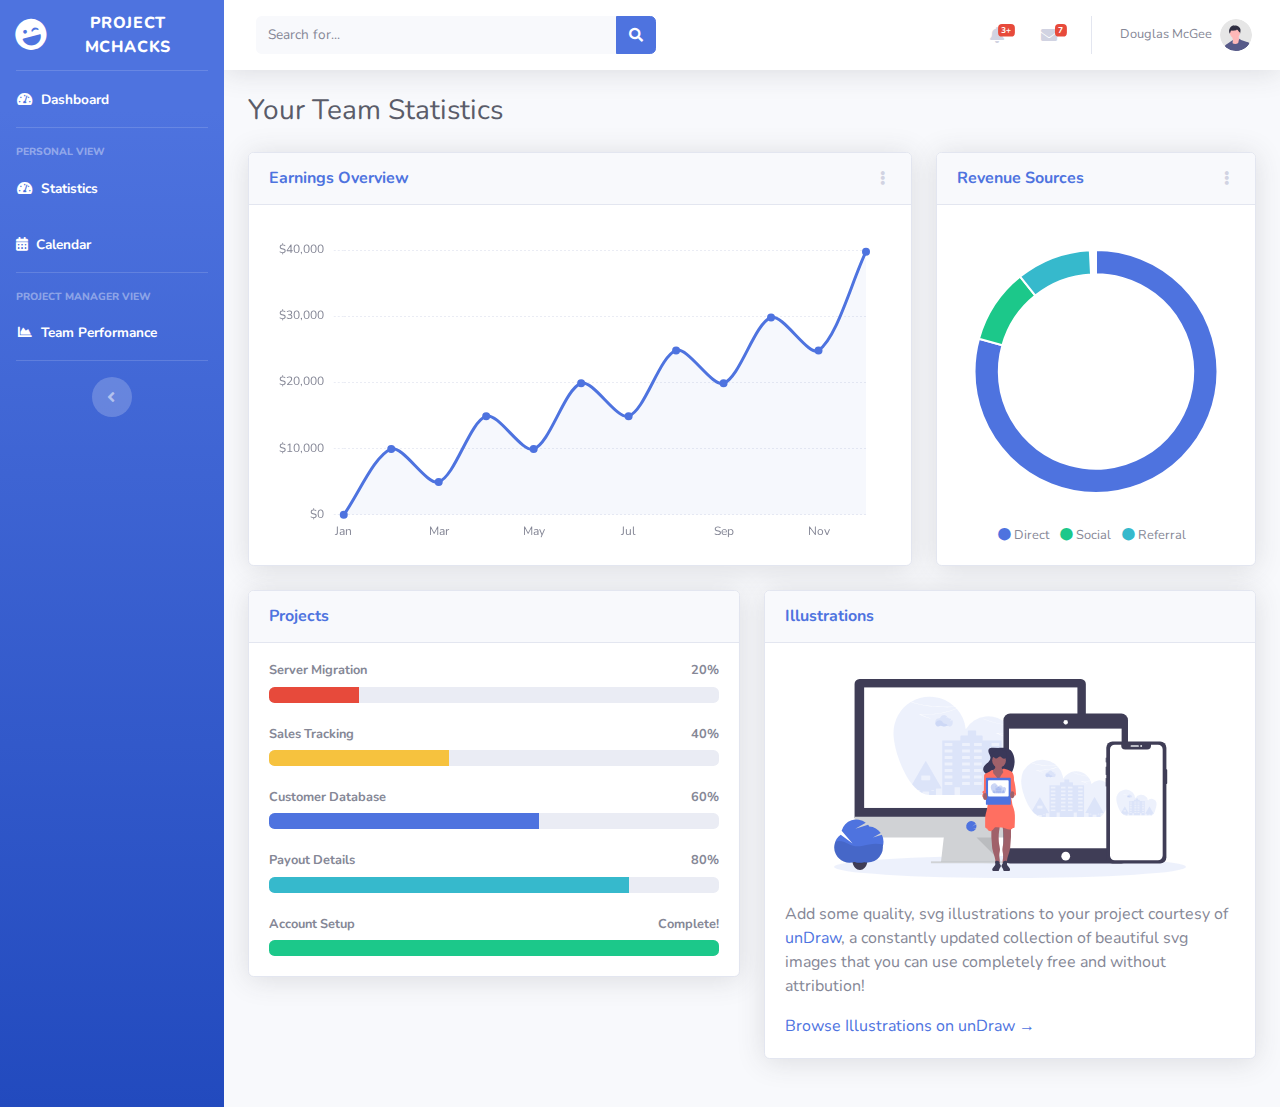
==== adminpage.html @ 72bd3090 "Initial Commit" ====
<!DOCTYPE html>
<html lang="en">

<head>

    <meta charset="utf-8">
    <meta http-equiv="X-UA-Compatible" content="IE=edge">
    <meta name="viewport" content="width=device-width, initial-scale=1, shrink-to-fit=no">
    <meta name="description" content="">
    <meta name="author" content="">

    <title>SB Admin 2 - Blank</title>

    <!-- Custom fonts for this template-->
    <link href="vendor/fontawesome-free/css/all.min.css" rel="stylesheet" type="text/css">
    <link
        href="https://fonts.googleapis.com/css?family=Nunito:200,200i,300,300i,400,400i,600,600i,700,700i,800,800i,900,900i"
        rel="stylesheet">

    <!-- Custom styles for this template-->
    <link href="css/sb-admin-2.min.css" rel="stylesheet">

</head>

<body id="page-top">

    <!-- Page Wrapper -->
    <div id="wrapper">

        <!-- Sidebar -->
        <ul class="navbar-nav bg-gradient-primary sidebar sidebar-dark accordion" id="accordionSidebar">

            <!-- Sidebar - Brand -->
            <a class="sidebar-brand d-flex align-items-center justify-content-center" href="index.html">
                <div class="sidebar-brand-icon rotate-n-15">
                    <i class="fas fa-laugh-wink"></i>
                </div>
                <div class="sidebar-brand-text mx-3">Project McHacks</div>
            </a>

            <!-- Divider -->
            <hr class="sidebar-divider my-0">

            <!-- Nav Item - Dashboard -->
            <li class="nav-item active">
                <a class="nav-link" href="index.html">
                    <i class="fas fa-fw fa-tachometer-alt"></i>
                    <span>Dashboard</span></a>
            </li>

            <!-- Divider -->
            <hr class="sidebar-divider">

            <!-- Heading -->
            <div class="sidebar-heading">
                Personal View
            </div>

            <li class="nav-item active">
                <a class="nav-link" href="statistics.html">
                    <i class="fas fa-fw fa-tachometer-alt"></i>
                    <span>Statistics</span></a>
            </li>

            <li class="nav-item active">
                <a class="nav-link" href="calendar.html">
                    <i class="fas fa-calendar-alt"></i>
                    <span>Calendar</span></a>
            </li>

            <!-- Divider -->
            <hr class="sidebar-divider">

            <!-- Heading -->
            <div class="sidebar-heading">
                Project Manager View
            </div>

            <li class="nav-item active">
                <a class="nav-link" href="adminpage.html">
                    <i class="fas fa-fw fa-chart-area"></i>
                    <span>Team Performance</span></a>
            </li>

            <!-- Nav Item - Pages Collapse Menu -->
            <!-- <li class="nav-item">
            <a class="nav-link collapsed" href="#" data-toggle="collapse" data-target="#collapsePages"
                aria-expanded="true" aria-controls="collapsePages">
                <i class="fas fa-fw fa-folder"></i>
                <span>Pages</span>
            </a>
            <div id="collapsePages" class="collapse" aria-labelledby="headingPages" data-parent="#accordionSidebar">
                <div class="bg-white py-2 collapse-inner rounded">
                    <h6 class="collapse-header">Login Screens:</h6>
                    <a class="collapse-item" href="login.html">Login</a>
                    <a class="collapse-item" href="register.html">Register</a>
                    <a class="collapse-item" href="forgot-password.html">Forgot Password</a>
                    <div class="collapse-divider"></div>
                    <h6 class="collapse-header">Other Pages:</h6>
                    <a class="collapse-item" href="404.html">404 Page</a>
                    <a class="collapse-item" href="blank.html">Blank Page</a>
                </div>
            </div>
        </li> -->

            <!-- Nav Item - Charts -->
            <!-- <li class="nav-item">
            <a class="nav-link" href="charts.html">
                <i class="fas fa-fw fa-chart-area"></i>
                <span>Charts</span></a>
        </li> -->

            <!-- Nav Item - Tables -->
            <!-- <li class="nav-item">
            <a class="nav-link" href="tables.html">
                <i class="fas fa-fw fa-table"></i>
                <span>Tables</span></a>
        </li> -->

            <!-- Divider -->
            <hr class="sidebar-divider d-none d-md-block">

            <!-- Sidebar Toggler (Sidebar) -->
            <div class="text-center d-none d-md-inline">
                <button class="rounded-circle border-0" id="sidebarToggle"></button>
            </div>

        </ul>
        <!-- End of Sidebar -->
        <!-- Content Wrapper -->
        <div id="content-wrapper" class="d-flex flex-column">

            <!-- Main Content -->
            <div id="content">

                <!-- Topbar -->
                <nav class="navbar navbar-expand navbar-light bg-white topbar mb-4 static-top shadow">

                    <!-- Sidebar Toggle (Topbar) -->
                    <button id="sidebarToggleTop" class="btn btn-link d-md-none rounded-circle mr-3">
                        <i class="fa fa-bars"></i>
                    </button>

                    <!-- Topbar Search -->
                    <form
                        class="d-none d-sm-inline-block form-inline mr-auto ml-md-3 my-2 my-md-0 mw-100 navbar-search">
                        <div class="input-group">
                            <input type="text" class="form-control bg-light border-0 small" placeholder="Search for..."
                                aria-label="Search" aria-describedby="basic-addon2">
                            <div class="input-group-append">
                                <button class="btn btn-primary" type="button">
                                    <i class="fas fa-search fa-sm"></i>
                                </button>
                            </div>
                        </div>
                    </form>

                    <!-- Topbar Navbar -->
                    <ul class="navbar-nav ml-auto">

                        <!-- Nav Item - Search Dropdown (Visible Only XS) -->
                        <li class="nav-item dropdown no-arrow d-sm-none">
                            <a class="nav-link dropdown-toggle" href="#" id="searchDropdown" role="button"
                                data-toggle="dropdown" aria-haspopup="true" aria-expanded="false">
                                <i class="fas fa-search fa-fw"></i>
                            </a>
                            <!-- Dropdown - Messages -->
                            <div class="dropdown-menu dropdown-menu-right p-3 shadow animated--grow-in"
                                aria-labelledby="searchDropdown">
                                <form class="form-inline mr-auto w-100 navbar-search">
                                    <div class="input-group">
                                        <input type="text" class="form-control bg-light border-0 small"
                                            placeholder="Search for..." aria-label="Search"
                                            aria-describedby="basic-addon2">
                                        <div class="input-group-append">
                                            <button class="btn btn-primary" type="button">
                                                <i class="fas fa-search fa-sm"></i>
                                            </button>
                                        </div>
                                    </div>
                                </form>
                            </div>
                        </li>

                        <!-- Nav Item - Alerts -->
                        <li class="nav-item dropdown no-arrow mx-1">
                            <a class="nav-link dropdown-toggle" href="#" id="alertsDropdown" role="button"
                                data-toggle="dropdown" aria-haspopup="true" aria-expanded="false">
                                <i class="fas fa-bell fa-fw"></i>
                                <!-- Counter - Alerts -->
                                <span class="badge badge-danger badge-counter">3+</span>
                            </a>
                            <!-- Dropdown - Alerts -->
                            <div class="dropdown-list dropdown-menu dropdown-menu-right shadow animated--grow-in"
                                aria-labelledby="alertsDropdown">
                                <h6 class="dropdown-header">
                                    Alerts Center
                                </h6>
                                <a class="dropdown-item d-flex align-items-center" href="#">
                                    <div class="mr-3">
                                        <div class="icon-circle bg-primary">
                                            <i class="fas fa-file-alt text-white"></i>
                                        </div>
                                    </div>
                                    <div>
                                        <div class="small text-gray-500">December 12, 2019</div>
                                        <span class="font-weight-bold">A new monthly report is ready to download!</span>
                                    </div>
                                </a>
                                <a class="dropdown-item d-flex align-items-center" href="#">
                                    <div class="mr-3">
                                        <div class="icon-circle bg-success">
                                            <i class="fas fa-donate text-white"></i>
                                        </div>
                                    </div>
                                    <div>
                                        <div class="small text-gray-500">December 7, 2019</div>
                                        $290.29 has been deposited into your account!
                                    </div>
                                </a>
                                <a class="dropdown-item d-flex align-items-center" href="#">
                                    <div class="mr-3">
                                        <div class="icon-circle bg-warning">
                                            <i class="fas fa-exclamation-triangle text-white"></i>
                                        </div>
                                    </div>
                                    <div>
                                        <div class="small text-gray-500">December 2, 2019</div>
                                        Spending Alert: We've noticed unusually high spending for your account.
                                    </div>
                                </a>
                                <a class="dropdown-item text-center small text-gray-500" href="#">Show All Alerts</a>
                            </div>
                        </li>

                        <!-- Nav Item - Messages -->
                        <li class="nav-item dropdown no-arrow mx-1">
                            <a class="nav-link dropdown-toggle" href="#" id="messagesDropdown" role="button"
                                data-toggle="dropdown" aria-haspopup="true" aria-expanded="false">
                                <i class="fas fa-envelope fa-fw"></i>
                                <!-- Counter - Messages -->
                                <span class="badge badge-danger badge-counter">7</span>
                            </a>
                            <!-- Dropdown - Messages -->
                            <div class="dropdown-list dropdown-menu dropdown-menu-right shadow animated--grow-in"
                                aria-labelledby="messagesDropdown">
                                <h6 class="dropdown-header">
                                    Message Center
                                </h6>
                                <a class="dropdown-item d-flex align-items-center" href="#">
                                    <div class="dropdown-list-image mr-3">
                                        <img class="rounded-circle" src="img/undraw_profile_1.svg" alt="">
                                        <div class="status-indicator bg-success"></div>
                                    </div>
                                    <div class="font-weight-bold">
                                        <div class="text-truncate">Hi there! I am wondering if you can help me with a
                                            problem I've been having.</div>
                                        <div class="small text-gray-500">Emily Fowler · 58m</div>
                                    </div>
                                </a>
                                <a class="dropdown-item d-flex align-items-center" href="#">
                                    <div class="dropdown-list-image mr-3">
                                        <img class="rounded-circle" src="img/undraw_profile_2.svg" alt="">
                                        <div class="status-indicator"></div>
                                    </div>
                                    <div>
                                        <div class="text-truncate">I have the photos that you ordered last month, how
                                            would you like them sent to you?</div>
                                        <div class="small text-gray-500">Jae Chun · 1d</div>
                                    </div>
                                </a>
                                <a class="dropdown-item d-flex align-items-center" href="#">
                                    <div class="dropdown-list-image mr-3">
                                        <img class="rounded-circle" src="img/undraw_profile_3.svg" alt="">
                                        <div class="status-indicator bg-warning"></div>
                                    </div>
                                    <div>
                                        <div class="text-truncate">Last month's report looks great, I am very happy with
                                            the progress so far, keep up the good work!</div>
                                        <div class="small text-gray-500">Morgan Alvarez · 2d</div>
                                    </div>
                                </a>
                                <a class="dropdown-item d-flex align-items-center" href="#">
                                    <div class="dropdown-list-image mr-3">
                                        <img class="rounded-circle" src="https://source.unsplash.com/Mv9hjnEUHR4/60x60"
                                            alt="">
                                        <div class="status-indicator bg-success"></div>
                                    </div>
                                    <div>
                                        <div class="text-truncate">Am I a good boy? The reason I ask is because someone
                                            told me that people say this to all dogs, even if they aren't good...</div>
                                        <div class="small text-gray-500">Chicken the Dog · 2w</div>
                                    </div>
                                </a>
                                <a class="dropdown-item text-center small text-gray-500" href="#">Read More Messages</a>
                            </div>
                        </li>

                        <div class="topbar-divider d-none d-sm-block"></div>

                        <!-- Nav Item - User Information -->
                        <li class="nav-item dropdown no-arrow">
                            <a class="nav-link dropdown-toggle" href="#" id="userDropdown" role="button"
                                data-toggle="dropdown" aria-haspopup="true" aria-expanded="false">
                                <span class="mr-2 d-none d-lg-inline text-gray-600 small">Douglas McGee</span>
                                <img class="img-profile rounded-circle" src="img/undraw_profile.svg">
                            </a>
                            <!-- Dropdown - User Information -->
                            <div class="dropdown-menu dropdown-menu-right shadow animated--grow-in"
                                aria-labelledby="userDropdown">
                                <a class="dropdown-item" href="#">
                                    <i class="fas fa-user fa-sm fa-fw mr-2 text-gray-400"></i>
                                    Profile
                                </a>
                                <a class="dropdown-item" href="#">
                                    <i class="fas fa-cogs fa-sm fa-fw mr-2 text-gray-400"></i>
                                    Settings
                                </a>
                                <a class="dropdown-item" href="#">
                                    <i class="fas fa-list fa-sm fa-fw mr-2 text-gray-400"></i>
                                    Activity Log
                                </a>
                                <div class="dropdown-divider"></div>
                                <a class="dropdown-item" href="#" data-toggle="modal" data-target="#logoutModal">
                                    <i class="fas fa-sign-out-alt fa-sm fa-fw mr-2 text-gray-400"></i>
                                    Logout
                                </a>
                            </div>
                        </li>

                    </ul>

                </nav>
                <!-- End of Topbar -->

                <!-- Begin Page Content -->
                <div class="container-fluid">

                    <!-- Page Heading -->
                    <h1 class="h3 mb-4 text-gray-800">Your Team Statistics</h1>

                    <!-- Content Row -->

                    <div class="row">

                        <!-- Area Chart -->
                        <div class="col-xl-8 col-lg-7">
                            <div class="card shadow mb-4">
                                <!-- Card Header - Dropdown -->
                                <div
                                    class="card-header py-3 d-flex flex-row align-items-center justify-content-between">
                                    <h6 class="m-0 font-weight-bold text-primary">Earnings Overview</h6>
                                    <div class="dropdown no-arrow">
                                        <a class="dropdown-toggle" href="#" role="button" id="dropdownMenuLink"
                                            data-toggle="dropdown" aria-haspopup="true" aria-expanded="false">
                                            <i class="fas fa-ellipsis-v fa-sm fa-fw text-gray-400"></i>
                                        </a>
                                        <div class="dropdown-menu dropdown-menu-right shadow animated--fade-in"
                                            aria-labelledby="dropdownMenuLink">
                                            <div class="dropdown-header">Dropdown Header:</div>
                                            <a class="dropdown-item" href="#">Action</a>
                                            <a class="dropdown-item" href="#">Another action</a>
                                            <div class="dropdown-divider"></div>
                                            <a class="dropdown-item" href="#">Something else here</a>
                                        </div>
                                    </div>
                                </div>
                                <!-- Card Body -->
                                <div class="card-body">
                                    <div class="chart-area">
                                        <canvas id="myAreaChart"></canvas>
                                    </div>
                                </div>
                            </div>
                        </div>

                        <!-- Pie Chart -->
                        <div class="col-xl-4 col-lg-5">
                            <div class="card shadow mb-4">
                                <!-- Card Header - Dropdown -->
                                <div
                                    class="card-header py-3 d-flex flex-row align-items-center justify-content-between">
                                    <h6 class="m-0 font-weight-bold text-primary">Revenue Sources</h6>
                                    <div class="dropdown no-arrow">
                                        <a class="dropdown-toggle" href="#" role="button" id="dropdownMenuLink"
                                            data-toggle="dropdown" aria-haspopup="true" aria-expanded="false">
                                            <i class="fas fa-ellipsis-v fa-sm fa-fw text-gray-400"></i>
                                        </a>
                                        <div class="dropdown-menu dropdown-menu-right shadow animated--fade-in"
                                            aria-labelledby="dropdownMenuLink">
                                            <div class="dropdown-header">Dropdown Header:</div>
                                            <a class="dropdown-item" href="#">Action</a>
                                            <a class="dropdown-item" href="#">Another action</a>
                                            <div class="dropdown-divider"></div>
                                            <a class="dropdown-item" href="#">Something else here</a>
                                        </div>
                                    </div>
                                </div>
                                <!-- Card Body -->
                                <div class="card-body">
                                    <div class="chart-pie pt-4 pb-2">
                                        <canvas id="myPieChart"></canvas>
                                    </div>
                                    <div class="mt-4 text-center small">
                                        <span class="mr-2">
                                            <i class="fas fa-circle text-primary"></i> Direct
                                        </span>
                                        <span class="mr-2">
                                            <i class="fas fa-circle text-success"></i> Social
                                        </span>
                                        <span class="mr-2">
                                            <i class="fas fa-circle text-info"></i> Referral
                                        </span>
                                    </div>
                                </div>
                            </div>
                        </div>
                    </div>


                    <!-- Content Row -->
                    <div class="row">

                        <!-- Content Column -->
                        <div class="col-lg-6 mb-4">

                            <!-- Project Card Example -->
                            <div class="card shadow mb-4">
                                <div class="card-header py-3">
                                    <h6 class="m-0 font-weight-bold text-primary">Projects</h6>
                                </div>
                                <div class="card-body">
                                    <h4 class="small font-weight-bold">Server Migration <span
                                            class="float-right">20%</span></h4>
                                    <div class="progress mb-4">
                                        <div class="progress-bar bg-danger" role="progressbar" style="width: 20%"
                                            aria-valuenow="20" aria-valuemin="0" aria-valuemax="100"></div>
                                    </div>
                                    <h4 class="small font-weight-bold">Sales Tracking <span
                                            class="float-right">40%</span></h4>
                                    <div class="progress mb-4">
                                        <div class="progress-bar bg-warning" role="progressbar" style="width: 40%"
                                            aria-valuenow="40" aria-valuemin="0" aria-valuemax="100"></div>
                                    </div>
                                    <h4 class="small font-weight-bold">Customer Database <span
                                            class="float-right">60%</span></h4>
                                    <div class="progress mb-4">
                                        <div class="progress-bar" role="progressbar" style="width: 60%"
                                            aria-valuenow="60" aria-valuemin="0" aria-valuemax="100"></div>
                                    </div>
                                    <h4 class="small font-weight-bold">Payout Details <span
                                            class="float-right">80%</span></h4>
                                    <div class="progress mb-4">
                                        <div class="progress-bar bg-info" role="progressbar" style="width: 80%"
                                            aria-valuenow="80" aria-valuemin="0" aria-valuemax="100"></div>
                                    </div>
                                    <h4 class="small font-weight-bold">Account Setup <span
                                            class="float-right">Complete!</span></h4>
                                    <div class="progress">
                                        <div class="progress-bar bg-success" role="progressbar" style="width: 100%"
                                            aria-valuenow="100" aria-valuemin="0" aria-valuemax="100"></div>
                                    </div>
                                </div>
                            </div>

                            <!-- Color System -->
                            <!-- <div class="row">
                                <div class="col-lg-6 mb-4">
                                    <div class="card bg-primary text-white shadow">
                                        <div class="card-body">
                                            Primary
                                            <div class="text-white-50 small">#4e73df</div>
                                        </div>
                                    </div>
                                </div>
                                <div class="col-lg-6 mb-4">
                                    <div class="card bg-success text-white shadow">
                                        <div class="card-body">
                                            Success
                                            <div class="text-white-50 small">#1cc88a</div>
                                        </div>
                                    </div>
                                </div>
                                <div class="col-lg-6 mb-4">
                                    <div class="card bg-info text-white shadow">
                                        <div class="card-body">
                                            Info
                                            <div class="text-white-50 small">#36b9cc</div>
                                        </div>
                                    </div>
                                </div>
                                <div class="col-lg-6 mb-4">
                                    <div class="card bg-warning text-white shadow">
                                        <div class="card-body">
                                            Warning
                                            <div class="text-white-50 small">#f6c23e</div>
                                        </div>
                                    </div>
                                </div>
                                <div class="col-lg-6 mb-4">
                                    <div class="card bg-danger text-white shadow">
                                        <div class="card-body">
                                            Danger
                                            <div class="text-white-50 small">#e74a3b</div>
                                        </div>
                                    </div>
                                </div>
                                <div class="col-lg-6 mb-4">
                                    <div class="card bg-secondary text-white shadow">
                                        <div class="card-body">
                                            Secondary
                                            <div class="text-white-50 small">#858796</div>
                                        </div>
                                    </div>
                                </div>
                                <div class="col-lg-6 mb-4">
                                    <div class="card bg-light text-black shadow">
                                        <div class="card-body">
                                            Light
                                            <div class="text-black-50 small">#f8f9fc</div>
                                        </div>
                                    </div>
                                </div>
                                <div class="col-lg-6 mb-4">
                                    <div class="card bg-dark text-white shadow">
                                        <div class="card-body">
                                            Dark
                                            <div class="text-white-50 small">#5a5c69</div>
                                        </div>
                                    </div>
                                </div>
                            </div> -->

                        </div>

                        <div class="col-lg-6 mb-4">

                            <!-- Illustrations -->
                            <div class="card shadow mb-4">
                                <div class="card-header py-3">
                                    <h6 class="m-0 font-weight-bold text-primary">Illustrations</h6>
                                </div>
                                <div class="card-body">
                                    <div class="text-center">
                                        <img class="img-fluid px-3 px-sm-4 mt-3 mb-4" style="width: 25rem;"
                                            src="img/undraw_posting_photo.svg" alt="">
                                    </div>
                                    <p>Add some quality, svg illustrations to your project courtesy of <a
                                            target="_blank" rel="nofollow" href="https://undraw.co/">unDraw</a>, a
                                        constantly updated collection of beautiful svg images that you can use
                                        completely free and without attribution!</p>
                                    <a target="_blank" rel="nofollow" href="https://undraw.co/">Browse Illustrations on
                                        unDraw &rarr;</a>
                                </div>
                            </div>

                            <!-- Approach -->
                            <!-- <div class="card shadow mb-4">
                                <div class="card-header py-3">
                                    <h6 class="m-0 font-weight-bold text-primary">Development Approach</h6>
                                </div>
                                <div class="card-body">
                                    <p>SB Admin 2 makes extensive use of Bootstrap 4 utility classes in order to reduce
                                        CSS bloat and poor page performance. Custom CSS classes are used to create
                                        custom components and custom utility classes.</p>
                                    <p class="mb-0">Before working with this theme, you should become familiar with the
                                        Bootstrap framework, especially the utility classes.</p>
                                </div>
                            </div> -->

                        </div>
                    </div>
                </div>

            </div>
            <!-- End of Main Content -->


        </div>
        <!-- End of Content Wrapper -->

    </div>
    <!-- End of Page Wrapper -->

    <!-- Scroll to Top Button-->
    <a class="scroll-to-top rounded" href="#page-top">
        <i class="fas fa-angle-up"></i>
    </a>

    <!-- Logout Modal-->
    <div class="modal fade" id="logoutModal" tabindex="-1" role="dialog" aria-labelledby="exampleModalLabel"
        aria-hidden="true">
        <div class="modal-dialog" role="document">
            <div class="modal-content">
                <div class="modal-header">
                    <h5 class="modal-title" id="exampleModalLabel">Ready to Leave?</h5>
                    <button class="close" type="button" data-dismiss="modal" aria-label="Close">
                        <span aria-hidden="true">×</span>
                    </button>
                </div>
                <div class="modal-body">Select "Logout" below if you are ready to end your current session.</div>
                <div class="modal-footer">
                    <button class="btn btn-secondary" type="button" data-dismiss="modal">Cancel</button>
                    <a class="btn btn-primary" href="login.html">Logout</a>
                </div>
            </div>
        </div>
    </div>

    <!-- Bootstrap core JavaScript-->
    <script src="vendor/jquery/jquery.min.js"></script>
    <script src="vendor/bootstrap/js/bootstrap.bundle.min.js"></script>

    <!-- Core plugin JavaScript-->
    <script src="vendor/jquery-easing/jquery.easing.min.js"></script>

    <!-- Custom scripts for all pages-->
    <script src="js/sb-admin-2.min.js"></script>

    <!-- Page level plugins -->
    <script src="vendor/chart.js/Chart.min.js"></script>

    <!-- Page level custom scripts -->
    <script src="js/demo/chart-area-demo.js"></script>
    <script src="js/demo/chart-pie-demo.js"></script>

</body>

</html>
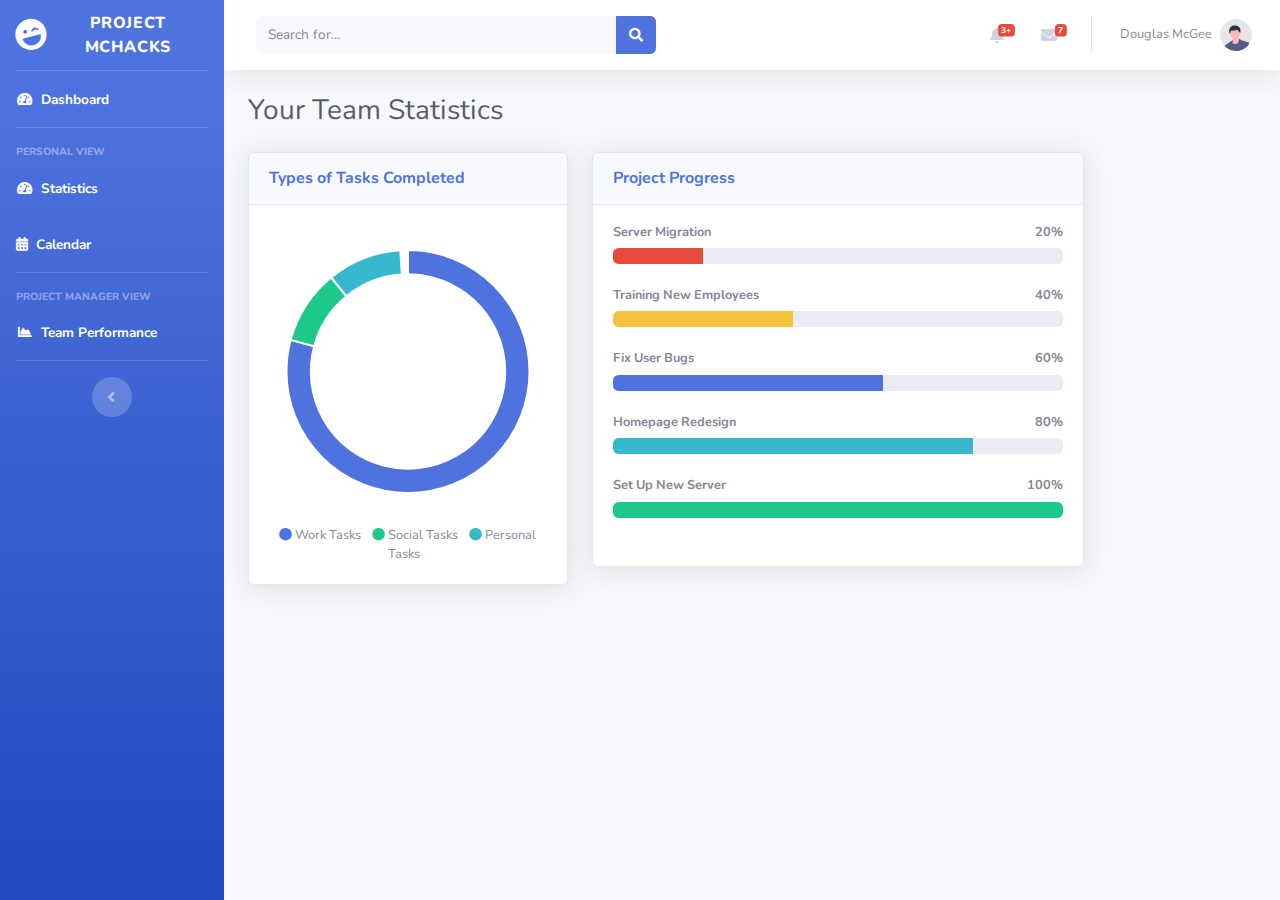
==== commit 39f178b5: "edited manager page" ====
--- a/adminpage.html
+++ b/adminpage.html
@@ -343,14 +343,14 @@
 
                     <div class="row">
 
-                        <!-- Area Chart -->
-                        <div class="col-xl-8 col-lg-7">
+                        <!-- Pie Chart -->
+                        <div class="col-xl-4 col-lg-5">
                             <div class="card shadow mb-4">
                                 <!-- Card Header - Dropdown -->
                                 <div
                                     class="card-header py-3 d-flex flex-row align-items-center justify-content-between">
-                                    <h6 class="m-0 font-weight-bold text-primary">Earnings Overview</h6>
-                                    <div class="dropdown no-arrow">
+                                    <h6 class="m-0 font-weight-bold text-primary">Types of Tasks Completed</h6>
+                                    <!-- <div class="dropdown no-arrow">
                                         <a class="dropdown-toggle" href="#" role="button" id="dropdownMenuLink"
                                             data-toggle="dropdown" aria-haspopup="true" aria-expanded="false">
                                             <i class="fas fa-ellipsis-v fa-sm fa-fw text-gray-400"></i>
@@ -363,38 +363,7 @@
                                             <div class="dropdown-divider"></div>
                                             <a class="dropdown-item" href="#">Something else here</a>
                                         </div>
-                                    </div>
-                                </div>
-                                <!-- Card Body -->
-                                <div class="card-body">
-                                    <div class="chart-area">
-                                        <canvas id="myAreaChart"></canvas>
-                                    </div>
-                                </div>
-                            </div>
-                        </div>
-
-                        <!-- Pie Chart -->
-                        <div class="col-xl-4 col-lg-5">
-                            <div class="card shadow mb-4">
-                                <!-- Card Header - Dropdown -->
-                                <div
-                                    class="card-header py-3 d-flex flex-row align-items-center justify-content-between">
-                                    <h6 class="m-0 font-weight-bold text-primary">Revenue Sources</h6>
-                                    <div class="dropdown no-arrow">
-                                        <a class="dropdown-toggle" href="#" role="button" id="dropdownMenuLink"
-                                            data-toggle="dropdown" aria-haspopup="true" aria-expanded="false">
-                                            <i class="fas fa-ellipsis-v fa-sm fa-fw text-gray-400"></i>
-                                        </a>
-                                        <div class="dropdown-menu dropdown-menu-right shadow animated--fade-in"
-                                            aria-labelledby="dropdownMenuLink">
-                                            <div class="dropdown-header">Dropdown Header:</div>
-                                            <a class="dropdown-item" href="#">Action</a>
-                                            <a class="dropdown-item" href="#">Another action</a>
-                                            <div class="dropdown-divider"></div>
-                                            <a class="dropdown-item" href="#">Something else here</a>
-                                        </div>
-                                    </div>
+                                    </div> -->
                                 </div>
                                 <!-- Card Body -->
                                 <div class="card-body">
@@ -403,23 +372,18 @@
                                     </div>
                                     <div class="mt-4 text-center small">
                                         <span class="mr-2">
-                                            <i class="fas fa-circle text-primary"></i> Direct
+                                            <i class="fas fa-circle text-primary"></i> Work Tasks
                                         </span>
                                         <span class="mr-2">
-                                            <i class="fas fa-circle text-success"></i> Social
+                                            <i class="fas fa-circle text-success"></i> Social Tasks
                                         </span>
                                         <span class="mr-2">
-                                            <i class="fas fa-circle text-info"></i> Referral
+                                            <i class="fas fa-circle text-info"></i> Personal Tasks
                                         </span>
                                     </div>
                                 </div>
                             </div>
                         </div>
-                    </div>
-
-
-                    <!-- Content Row -->
-                    <div class="row">
 
                         <!-- Content Column -->
                         <div class="col-lg-6 mb-4">
@@ -427,35 +391,35 @@
                             <!-- Project Card Example -->
                             <div class="card shadow mb-4">
                                 <div class="card-header py-3">
-                                    <h6 class="m-0 font-weight-bold text-primary">Projects</h6>
-                                </div>
-                                <div class="card-body">
+                                    <h6 class="m-0 font-weight-bold text-primary">Project Progress</h6>
+                                </div>
+                                <div class="card-body" style="padding-bottom: 48px">
                                     <h4 class="small font-weight-bold">Server Migration <span
                                             class="float-right">20%</span></h4>
                                     <div class="progress mb-4">
                                         <div class="progress-bar bg-danger" role="progressbar" style="width: 20%"
                                             aria-valuenow="20" aria-valuemin="0" aria-valuemax="100"></div>
                                     </div>
-                                    <h4 class="small font-weight-bold">Sales Tracking <span
+                                    <h4 class="small font-weight-bold">Training New Employees <span
                                             class="float-right">40%</span></h4>
                                     <div class="progress mb-4">
                                         <div class="progress-bar bg-warning" role="progressbar" style="width: 40%"
                                             aria-valuenow="40" aria-valuemin="0" aria-valuemax="100"></div>
                                     </div>
-                                    <h4 class="small font-weight-bold">Customer Database <span
+                                    <h4 class="small font-weight-bold">Fix User Bugs <span
                                             class="float-right">60%</span></h4>
                                     <div class="progress mb-4">
                                         <div class="progress-bar" role="progressbar" style="width: 60%"
                                             aria-valuenow="60" aria-valuemin="0" aria-valuemax="100"></div>
                                     </div>
-                                    <h4 class="small font-weight-bold">Payout Details <span
+                                    <h4 class="small font-weight-bold">Homepage Redesign <span
                                             class="float-right">80%</span></h4>
                                     <div class="progress mb-4">
                                         <div class="progress-bar bg-info" role="progressbar" style="width: 80%"
                                             aria-valuenow="80" aria-valuemin="0" aria-valuemax="100"></div>
                                     </div>
-                                    <h4 class="small font-weight-bold">Account Setup <span
-                                            class="float-right">Complete!</span></h4>
+                                    <h4 class="small font-weight-bold">Set Up New Server <span
+                                            class="float-right">100%</span></h4>
                                     <div class="progress">
                                         <div class="progress-bar bg-success" role="progressbar" style="width: 100%"
                                             aria-valuenow="100" aria-valuemin="0" aria-valuemax="100"></div>
@@ -533,26 +497,7 @@
 
                         </div>
 
-                        <div class="col-lg-6 mb-4">
-
-                            <!-- Illustrations -->
-                            <div class="card shadow mb-4">
-                                <div class="card-header py-3">
-                                    <h6 class="m-0 font-weight-bold text-primary">Illustrations</h6>
-                                </div>
-                                <div class="card-body">
-                                    <div class="text-center">
-                                        <img class="img-fluid px-3 px-sm-4 mt-3 mb-4" style="width: 25rem;"
-                                            src="img/undraw_posting_photo.svg" alt="">
-                                    </div>
-                                    <p>Add some quality, svg illustrations to your project courtesy of <a
-                                            target="_blank" rel="nofollow" href="https://undraw.co/">unDraw</a>, a
-                                        constantly updated collection of beautiful svg images that you can use
-                                        completely free and without attribution!</p>
-                                    <a target="_blank" rel="nofollow" href="https://undraw.co/">Browse Illustrations on
-                                        unDraw &rarr;</a>
-                                </div>
-                            </div>
+                    
 
                             <!-- Approach -->
                             <!-- <div class="card shadow mb-4">
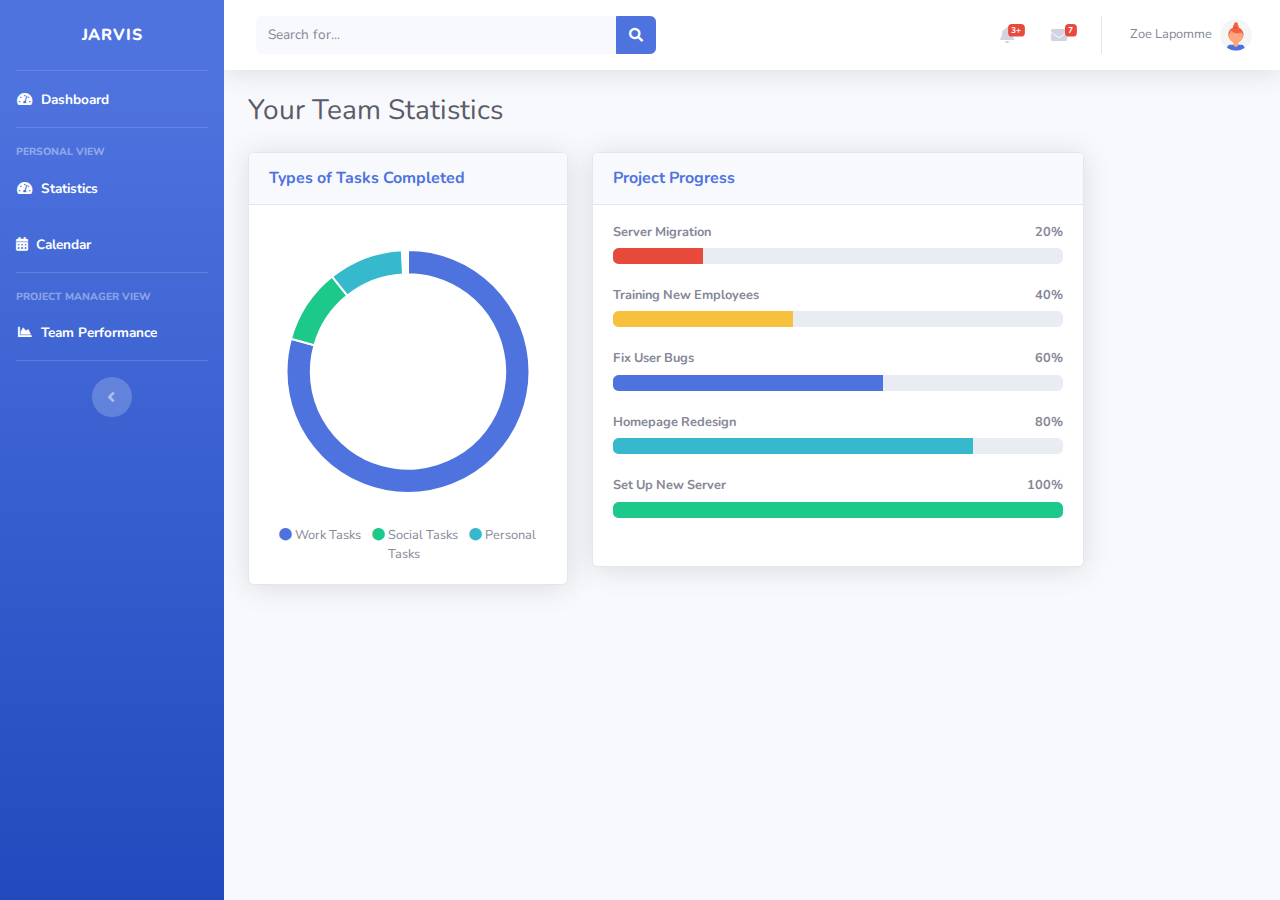
==== commit 962bd6ec: "Polished the theme" ====
--- a/adminpage.html
+++ b/adminpage.html
@@ -32,10 +32,7 @@
 
             <!-- Sidebar - Brand -->
             <a class="sidebar-brand d-flex align-items-center justify-content-center" href="index.html">
-                <div class="sidebar-brand-icon rotate-n-15">
-                    <i class="fas fa-laugh-wink"></i>
-                </div>
-                <div class="sidebar-brand-text mx-3">Project McHacks</div>
+                <div class="sidebar-brand-text mx-3">Jarvis</div>
             </a>
 
             <!-- Divider -->
@@ -302,8 +299,8 @@
                         <li class="nav-item dropdown no-arrow">
                             <a class="nav-link dropdown-toggle" href="#" id="userDropdown" role="button"
                                 data-toggle="dropdown" aria-haspopup="true" aria-expanded="false">
-                                <span class="mr-2 d-none d-lg-inline text-gray-600 small">Douglas McGee</span>
-                                <img class="img-profile rounded-circle" src="img/undraw_profile.svg">
+                                <span class="mr-2 d-none d-lg-inline text-gray-600 small">Zoe Lapomme</span>
+                                <img class="img-profile rounded-circle" src="img/undraw_profile_3.svg">
                             </a>
                             <!-- Dropdown - User Information -->
                             <div class="dropdown-menu dropdown-menu-right shadow animated--grow-in"
@@ -337,6 +334,7 @@
                 <div class="container-fluid">
 
                     <!-- Page Heading -->
+
                     <h1 class="h3 mb-4 text-gray-800">Your Team Statistics</h1>
 
                     <!-- Content Row -->
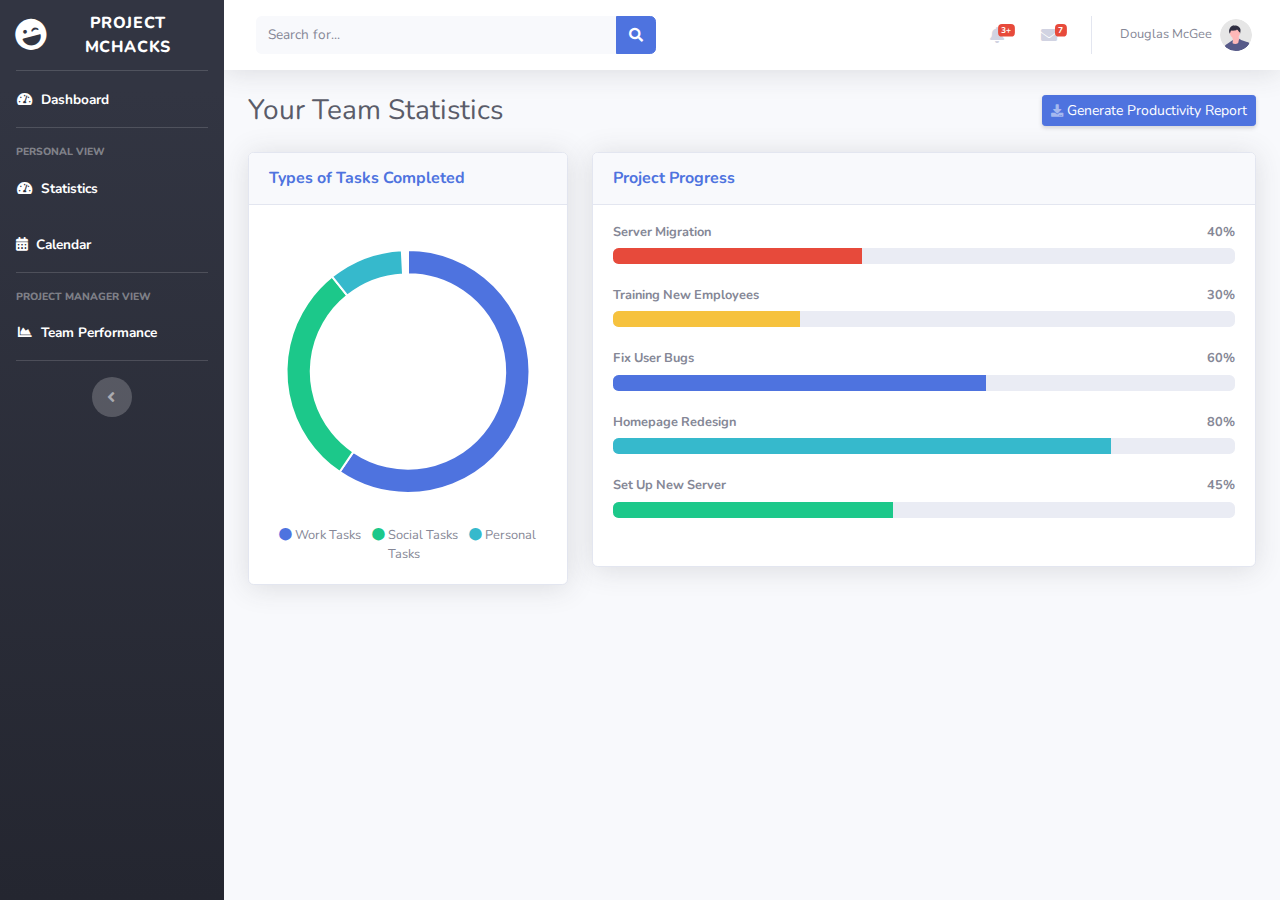
==== commit 5d359c36: "Added graphs & stuff" ====
--- a/adminpage.html
+++ b/adminpage.html
@@ -18,7 +18,7 @@
         rel="stylesheet">
 
     <!-- Custom styles for this template-->
-    <link href="css/sb-admin-2.min.css" rel="stylesheet">
+    <link href="css/sb-admin-2.css" rel="stylesheet">
 
 </head>
 
@@ -32,7 +32,10 @@
 
             <!-- Sidebar - Brand -->
             <a class="sidebar-brand d-flex align-items-center justify-content-center" href="index.html">
-                <div class="sidebar-brand-text mx-3">Jarvis</div>
+                <div class="sidebar-brand-icon rotate-n-15">
+                    <i class="fas fa-laugh-wink"></i>
+                </div>
+                <div class="sidebar-brand-text mx-3">Project McHacks</div>
             </a>
 
             <!-- Divider -->
@@ -299,8 +302,8 @@
                         <li class="nav-item dropdown no-arrow">
                             <a class="nav-link dropdown-toggle" href="#" id="userDropdown" role="button"
                                 data-toggle="dropdown" aria-haspopup="true" aria-expanded="false">
-                                <span class="mr-2 d-none d-lg-inline text-gray-600 small">Zoe Lapomme</span>
-                                <img class="img-profile rounded-circle" src="img/undraw_profile_3.svg">
+                                <span class="mr-2 d-none d-lg-inline text-gray-600 small">Douglas McGee</span>
+                                <img class="img-profile rounded-circle" src="img/undraw_profile.svg">
                             </a>
                             <!-- Dropdown - User Information -->
                             <div class="dropdown-menu dropdown-menu-right shadow animated--grow-in"
@@ -333,11 +336,14 @@
                 <!-- Begin Page Content -->
                 <div class="container-fluid">
 
-                    <!-- Page Heading -->
-
-                    <h1 class="h3 mb-4 text-gray-800">Your Team Statistics</h1>
-
-                    <!-- Content Row -->
+                    <div class="d-sm-flex align-items-center justify-content-between mb-4">
+                        <div class="row no-gutters align-items-center">
+                            <h1 class="h3 mb-0 text-gray-800">Your Team Statistics</h1> 
+                        </div>
+                        
+                        <a class="d-none d-sm-inline-block btn btn-sm btn-primary shadow-sm" onclick="downloadFile()"><i
+                            class="fas fa-download fa-sm text-white-50"></i> Generate Productivity Report</a>
+                    </div>
 
                     <div class="row">
 
@@ -384,7 +390,7 @@
                         </div>
 
                         <!-- Content Column -->
-                        <div class="col-lg-6 mb-4">
+                        <div class="col-lg-8 mb-4">
 
                             <!-- Project Card Example -->
                             <div class="card shadow mb-4">
@@ -393,15 +399,15 @@
                                 </div>
                                 <div class="card-body" style="padding-bottom: 48px">
                                     <h4 class="small font-weight-bold">Server Migration <span
-                                            class="float-right">20%</span></h4>
-                                    <div class="progress mb-4">
-                                        <div class="progress-bar bg-danger" role="progressbar" style="width: 20%"
-                                            aria-valuenow="20" aria-valuemin="0" aria-valuemax="100"></div>
-                                    </div>
-                                    <h4 class="small font-weight-bold">Training New Employees <span
                                             class="float-right">40%</span></h4>
                                     <div class="progress mb-4">
-                                        <div class="progress-bar bg-warning" role="progressbar" style="width: 40%"
+                                        <div class="progress-bar bg-danger" role="progressbar" style="width: 40%"
+                                            aria-valuenow="20" aria-valuemin="0" aria-valuemax="100"></div>
+                                    </div>
+                                    <h4 class="small font-weight-bold">Training New Employees <span
+                                            class="float-right">30%</span></h4>
+                                    <div class="progress mb-4">
+                                        <div class="progress-bar bg-warning" role="progressbar" style="width: 30%"
                                             aria-valuenow="40" aria-valuemin="0" aria-valuemax="100"></div>
                                     </div>
                                     <h4 class="small font-weight-bold">Fix User Bugs <span
@@ -417,9 +423,9 @@
                                             aria-valuenow="80" aria-valuemin="0" aria-valuemax="100"></div>
                                     </div>
                                     <h4 class="small font-weight-bold">Set Up New Server <span
-                                            class="float-right">100%</span></h4>
+                                            class="float-right">45%</span></h4>
                                     <div class="progress">
-                                        <div class="progress-bar bg-success" role="progressbar" style="width: 100%"
+                                        <div class="progress-bar bg-success" role="progressbar" style="width: 45%"
                                             aria-valuenow="100" aria-valuemin="0" aria-valuemax="100"></div>
                                     </div>
                                 </div>
@@ -567,6 +573,8 @@
     <script src="js/demo/chart-area-demo.js"></script>
     <script src="js/demo/chart-pie-demo.js"></script>
 
+    <script src="chat-bot.js"></script>
+
 </body>
 
 </html>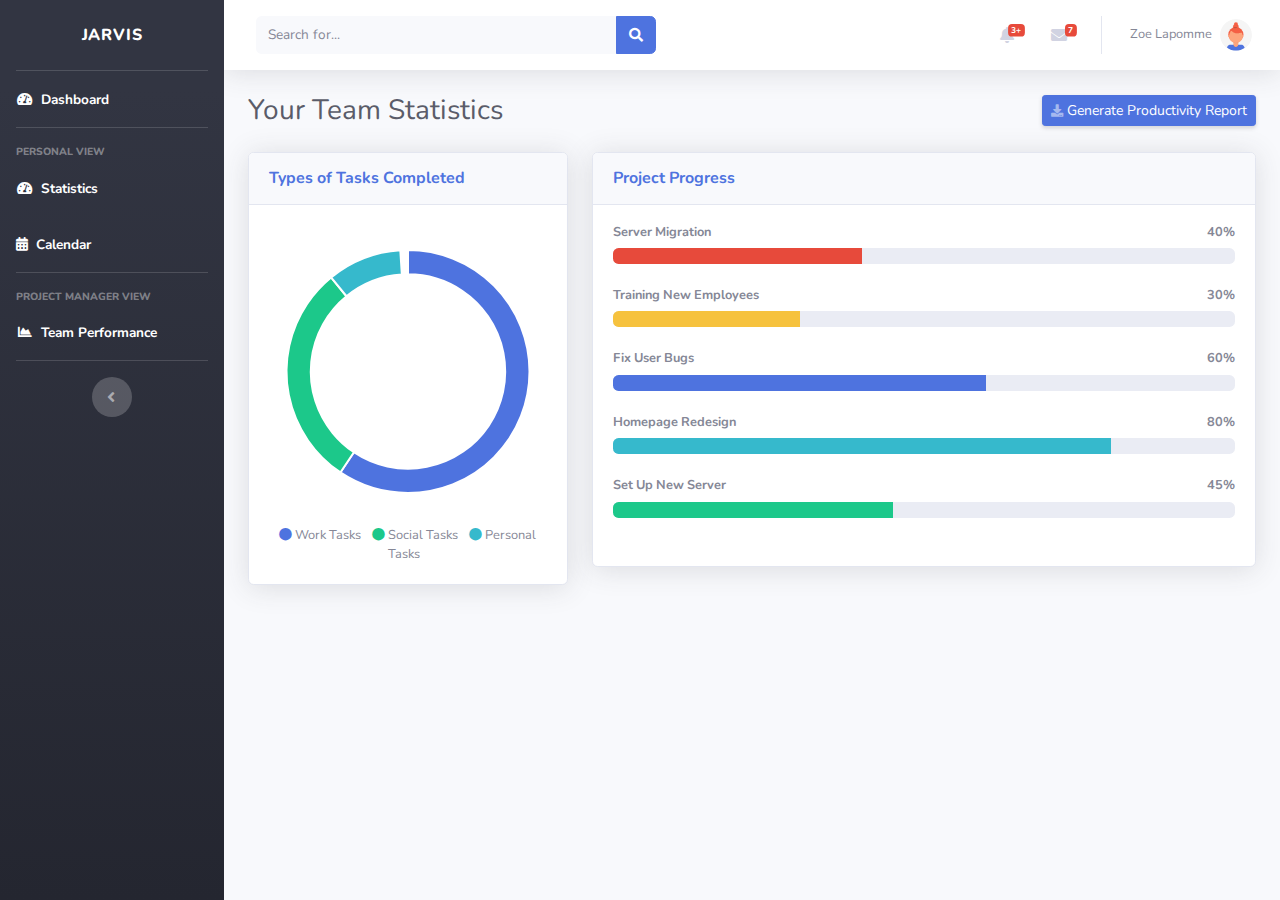
==== commit 6b073940: "some design changes" ====
--- a/adminpage.html
+++ b/adminpage.html
@@ -32,10 +32,7 @@
 
             <!-- Sidebar - Brand -->
             <a class="sidebar-brand d-flex align-items-center justify-content-center" href="index.html">
-                <div class="sidebar-brand-icon rotate-n-15">
-                    <i class="fas fa-laugh-wink"></i>
-                </div>
-                <div class="sidebar-brand-text mx-3">Project McHacks</div>
+                <div class="sidebar-brand-text mx-3">Jarvis</div>
             </a>
 
             <!-- Divider -->
@@ -302,8 +299,8 @@
                         <li class="nav-item dropdown no-arrow">
                             <a class="nav-link dropdown-toggle" href="#" id="userDropdown" role="button"
                                 data-toggle="dropdown" aria-haspopup="true" aria-expanded="false">
-                                <span class="mr-2 d-none d-lg-inline text-gray-600 small">Douglas McGee</span>
-                                <img class="img-profile rounded-circle" src="img/undraw_profile.svg">
+                                <span class="mr-2 d-none d-lg-inline text-gray-600 small">Zoe Lapomme</span>
+                                <img class="img-profile rounded-circle" src="img/undraw_profile_3.svg">
                             </a>
                             <!-- Dropdown - User Information -->
                             <div class="dropdown-menu dropdown-menu-right shadow animated--grow-in"
